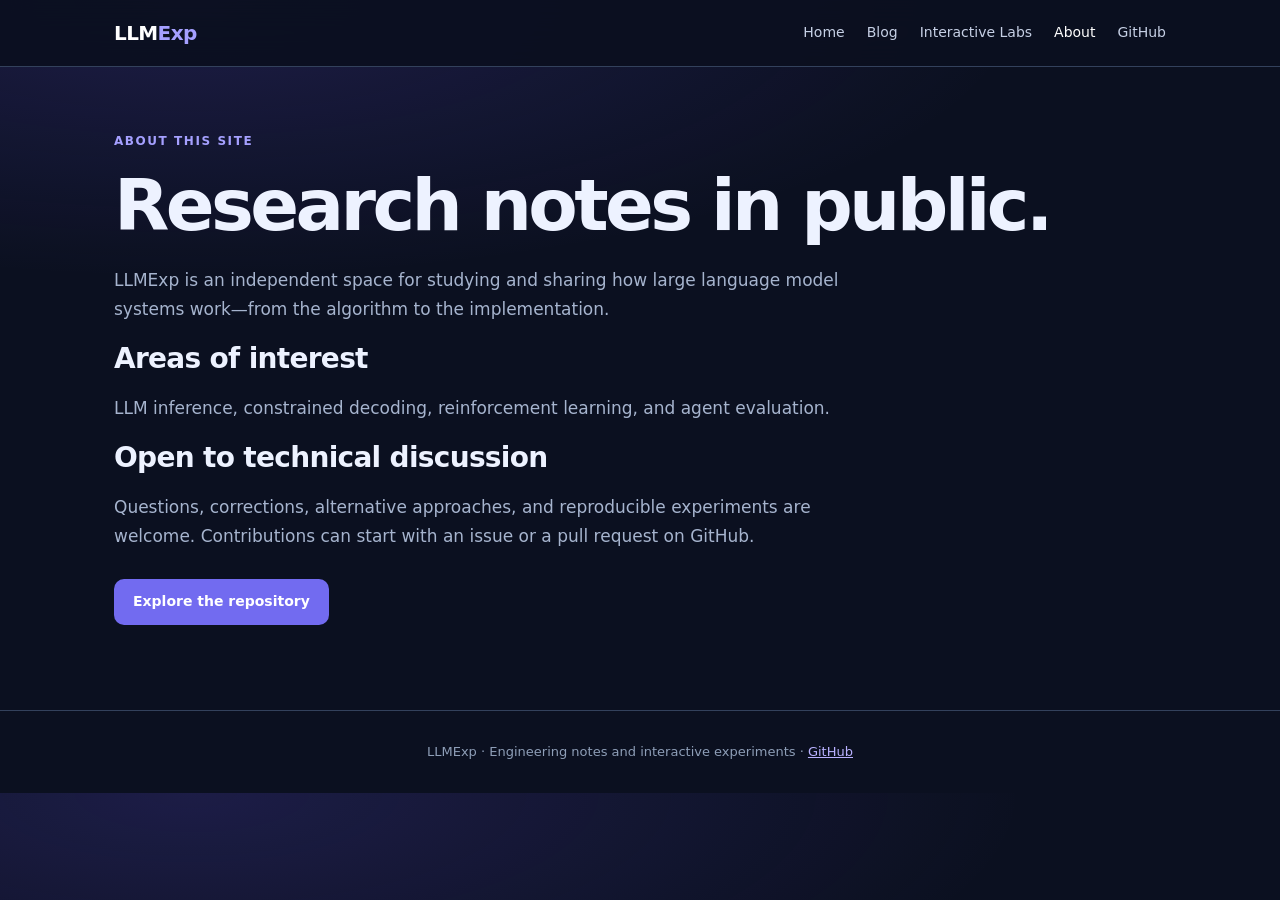
==== about/index.html @ ec9d5b38 "Add blog redesign page: about/index.html" ====
<!doctype html><html lang="en"><head><meta charset="utf-8"><meta name="viewport" content="width=device-width,initial-scale=1"><meta name="description" content="About the LLMExp engineering notes and interactive labs."><meta property="og:title" content="About · LLMExp"><meta property="og:description" content="About the LLMExp engineering notes and interactive labs."><meta property="og:type" content="website"><meta property="og:url" content="https://zerograd-x.github.io/about/"><link rel="canonical" href="https://zerograd-x.github.io/about/"><link rel="stylesheet" href="/assets/site.css"><title>About · LLMExp</title></head><body><header><div class="nav"><a class="brand" href="/">LLM<span>Exp</span></a><nav aria-label="Main navigation"><a href="/" >Home</a><a href="/blog/" >Blog</a><a href="/labs/" >Interactive Labs</a><a href="/about/" aria-current="page">About</a><a href="https://github.com/zerograd-x/zerograd-x.github.io">GitHub</a></nav></div></header><main><div class="eyebrow">About this site</div><h1>Research notes in public.</h1><div class="prose"><p class="lead">LLMExp is an independent space for studying and sharing how large language model systems work—from the algorithm to the implementation.</p><h2>Areas of interest</h2><p>LLM inference, constrained decoding, reinforcement learning, and agent evaluation.</p><h2>Open to technical discussion</h2><p>Questions, corrections, alternative approaches, and reproducible experiments are welcome. Contributions can start with an issue or a pull request on GitHub.</p><a class="button" href="https://github.com/zerograd-x/zerograd-x.github.io">Explore the repository</a></div></main><footer>LLMExp · Engineering notes and interactive experiments · <a href="https://github.com/zerograd-x">GitHub</a></footer></body></html>
---- assets/site.css ----
:root{color-scheme:dark;--bg:#0b1020;--surface:#141d31;--surface2:#1a2741;--ink:#edf2ff;--muted:#a6b4ce;--accent:#a5a0ff;--line:#33415c}*{box-sizing:border-box}body{margin:0;background:radial-gradient(ellipse 65% 35% at 15% 0,rgba(108,87,245,.18),transparent),var(--bg);color:var(--ink);font:16px/1.7 system-ui,-apple-system,BlinkMacSystemFont,"Segoe UI",sans-serif}a{color:var(--accent)}a:focus-visible{outline:3px solid #9de8ea;outline-offset:4px}header{border-bottom:1px solid var(--line);position:sticky;top:0;background:rgba(11,16,32,.93);backdrop-filter:blur(15px);z-index:5}.nav{max-width:1100px;margin:auto;padding:16px 24px;display:flex;justify-content:space-between;align-items:center;gap:16px}.brand{font-weight:800;font-size:20px;letter-spacing:-.03em;text-decoration:none;color:white}.brand span{color:var(--accent)}nav{display:flex;gap:22px;flex-wrap:wrap}nav a{text-decoration:none;color:#c6d0e5;font-size:14px}nav a:hover,nav a[aria-current=page]{color:white}main{max-width:1100px;margin:auto;padding:64px 24px 85px}.eyebrow{font-size:12px;color:var(--accent);font-weight:750;letter-spacing:.13em;text-transform:uppercase}h1{font-size:clamp(40px,6vw,72px);line-height:1.12;letter-spacing:-.05em;margin:14px 0 20px}h2{font-size:28px;line-height:1.25;letter-spacing:-.025em;margin:0 0 18px}h3{font-size:21px;line-height:1.35;margin:8px 0}p{color:var(--muted)}.lead{font-size:19px;max-width:730px}.hero{padding:15px 0 64px}.button{display:inline-block;margin:12px 10px 0 0;padding:11px 19px;border-radius:10px;background:#726bf0;color:white;text-decoration:none;font-weight:650;font-size:14px}.button.secondary{background:transparent;border:1px solid var(--line);color:#e6edff}.section{margin:44px 0 60px}.sectionhead{display:flex;align-items:baseline;justify-content:space-between;gap:18px}.grid{display:grid;grid-template-columns:repeat(3,minmax(0,1fr));gap:18px}.grid.two{grid-template-columns:repeat(2,minmax(0,1fr))}.card{display:block;color:inherit;text-decoration:none;border:1px solid var(--line);background:linear-gradient(145deg,#192440,#131c30);border-radius:16px;padding:24px;transition:transform .15s,border-color .15s}.card:hover{transform:translateY(-3px);border-color:var(--accent)}.card p{font-size:14px;margin:8px 0}.tag{font-size:11px;font-weight:750;color:#b0aaff;text-transform:uppercase;letter-spacing:.08em}.meta{font-size:13px;color:#92a3bf}.links{display:flex;flex-wrap:wrap;gap:12px}.link{color:#c7beff;text-decoration:none}.divider{border-top:1px solid var(--line);margin:48px 0}.muted{color:var(--muted)}footer{padding:30px 24px;border-top:1px solid var(--line);text-align:center;color:#8e9eb7;font-size:13px}footer a{color:#b9b1ff}ul{color:var(--muted)}.prose{max-width:780px}.prose p,.prose li{font-size:17px}.empty{background:var(--surface);border:1px dashed #465572;border-radius:14px;padding:26px}@media(max-width:760px){.nav{align-items:flex-start;flex-direction:column;gap:10px}nav{gap:15px}main{padding:40px 20px 60px}.grid,.grid.two{grid-template-columns:1fr}.hero{padding-bottom:28px}}
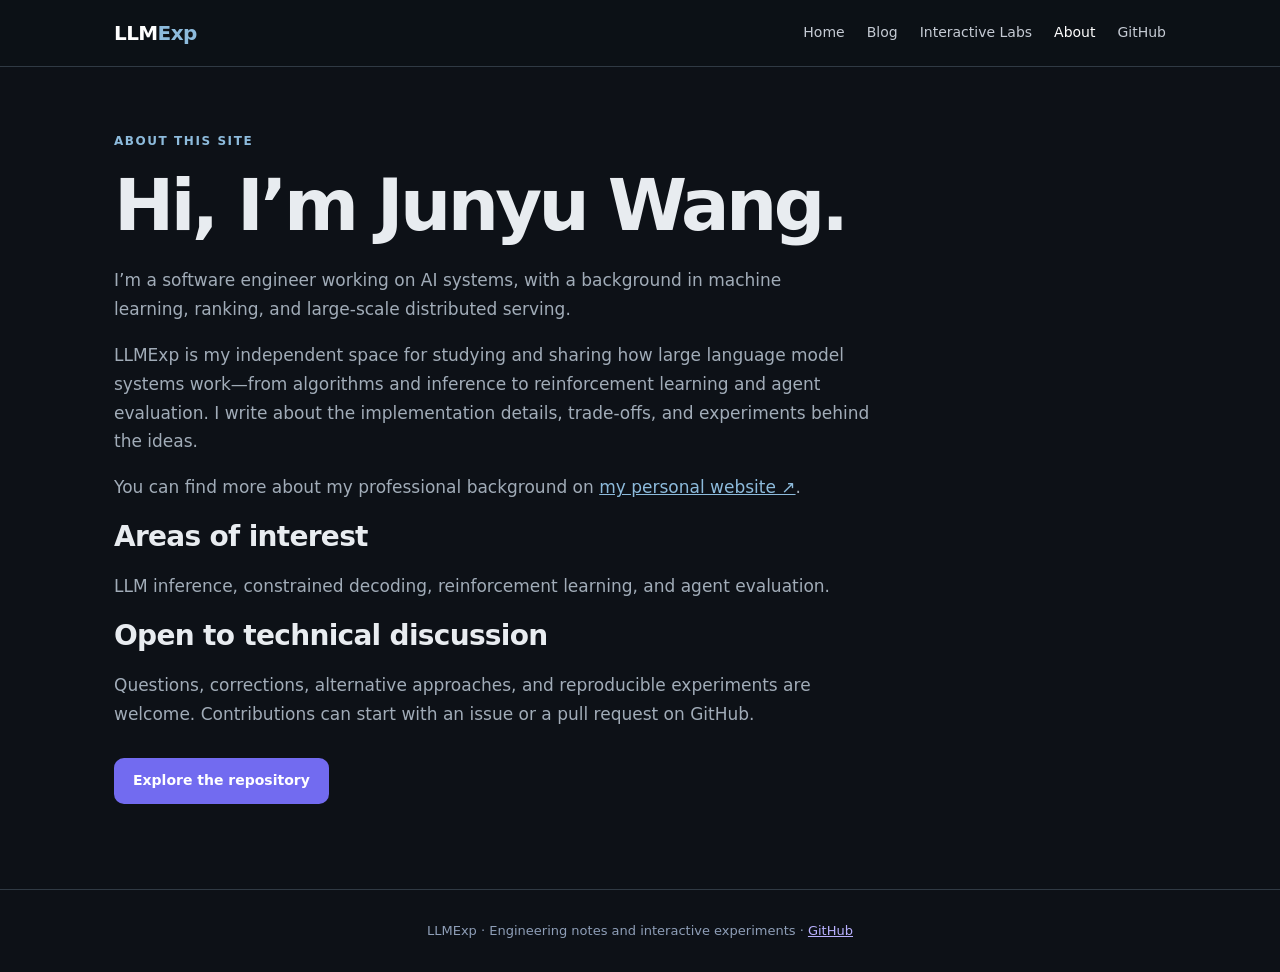
==== commit 0b2bd81d: "Introduce Junyu Wang on about/index.html" ====
--- a/about/index.html
+++ b/about/index.html
@@ -1 +1 @@
-<!doctype html><html lang="en"><head><meta charset="utf-8"><meta name="viewport" content="width=device-width,initial-scale=1"><meta name="description" content="About the LLMExp engineering notes and interactive labs."><meta property="og:title" content="About · LLMExp"><meta property="og:description" content="About the LLMExp engineering notes and interactive labs."><meta property="og:type" content="website"><meta property="og:url" content="https://zerograd-x.github.io/about/"><link rel="canonical" href="https://zerograd-x.github.io/about/"><link rel="stylesheet" href="/assets/site.css"><title>About · LLMExp</title></head><body><header><div class="nav"><a class="brand" href="/">LLM<span>Exp</span></a><nav aria-label="Main navigation"><a href="/" >Home</a><a href="/blog/" >Blog</a><a href="/labs/" >Interactive Labs</a><a href="/about/" aria-current="page">About</a><a href="https://github.com/zerograd-x/zerograd-x.github.io">GitHub</a></nav></div></header><main><div class="eyebrow">About this site</div><h1>Research notes in public.</h1><div class="prose"><p class="lead">LLMExp is an independent space for studying and sharing how large language model systems work—from the algorithm to the implementation.</p><h2>Areas of interest</h2><p>LLM inference, constrained decoding, reinforcement learning, and agent evaluation.</p><h2>Open to technical discussion</h2><p>Questions, corrections, alternative approaches, and reproducible experiments are welcome. Contributions can start with an issue or a pull request on GitHub.</p><a class="button" href="https://github.com/zerograd-x/zerograd-x.github.io">Explore the repository</a></div></main><footer>LLMExp · Engineering notes and interactive experiments · <a href="https://github.com/zerograd-x">GitHub</a></footer></body></html>+<!doctype html><html lang="en"><head><meta charset="utf-8"><meta name="viewport" content="width=device-width,initial-scale=1"><meta name="description" content="About the LLMExp engineering notes and interactive labs."><meta property="og:title" content="About · LLMExp"><meta property="og:description" content="About the LLMExp engineering notes and interactive labs."><meta property="og:type" content="website"><meta property="og:url" content="https://zerograd-x.github.io/about/"><link rel="canonical" href="https://zerograd-x.github.io/about/"><link rel="stylesheet" href="/assets/site.css"><title>About · LLMExp</title><!-- Cloudflare Web Analytics --><script type='module' src='https://static.cloudflareinsights.com/beacon.min.js' data-cf-beacon='{"token": "473e449cb38c4c8e9a7092ccba2610f5"}'></script><!-- End Cloudflare Web Analytics --></head><body><header><div class="nav"><a class="brand" href="/">LLM<span>Exp</span></a><nav aria-label="Main navigation"><a href="/" >Home</a><a href="/blog/" >Blog</a><a href="/labs/" >Interactive Labs</a><a href="/about/" aria-current="page">About</a><a href="https://github.com/zerograd-x/zerograd-x.github.io">GitHub</a></nav></div></header><main><div class="eyebrow">About this site</div><h1>Hi, I’m Junyu Wang.</h1><div class="prose"><p class="lead">I’m a software engineer working on AI systems, with a background in machine learning, ranking, and large-scale distributed serving.</p><p>LLMExp is my independent space for studying and sharing how large language model systems work—from algorithms and inference to reinforcement learning and agent evaluation. I write about the implementation details, trade-offs, and experiments behind the ideas.</p><p>You can find more about my professional background on <a href="https://junyuwang.net/">my personal website ↗</a>.</p><h2>Areas of interest</h2><p>LLM inference, constrained decoding, reinforcement learning, and agent evaluation.</p><h2>Open to technical discussion</h2><p>Questions, corrections, alternative approaches, and reproducible experiments are welcome. Contributions can start with an issue or a pull request on GitHub.</p><a class="button" href="https://github.com/zerograd-x/zerograd-x.github.io">Explore the repository</a></div></main><footer>LLMExp · Engineering notes and interactive experiments · <a href="https://github.com/zerograd-x">GitHub</a></footer></body></html>
--- a/assets/site.css
+++ b/assets/site.css
@@ -1 +1,13 @@
-:root{color-scheme:dark;--bg:#0b1020;--surface:#141d31;--surface2:#1a2741;--ink:#edf2ff;--muted:#a6b4ce;--accent:#a5a0ff;--line:#33415c}*{box-sizing:border-box}body{margin:0;background:radial-gradient(ellipse 65% 35% at 15% 0,rgba(108,87,245,.18),transparent),var(--bg);color:var(--ink);font:16px/1.7 system-ui,-apple-system,BlinkMacSystemFont,"Segoe UI",sans-serif}a{color:var(--accent)}a:focus-visible{outline:3px solid #9de8ea;outline-offset:4px}header{border-bottom:1px solid var(--line);position:sticky;top:0;background:rgba(11,16,32,.93);backdrop-filter:blur(15px);z-index:5}.nav{max-width:1100px;margin:auto;padding:16px 24px;display:flex;justify-content:space-between;align-items:center;gap:16px}.brand{font-weight:800;font-size:20px;letter-spacing:-.03em;text-decoration:none;color:white}.brand span{color:var(--accent)}nav{display:flex;gap:22px;flex-wrap:wrap}nav a{text-decoration:none;color:#c6d0e5;font-size:14px}nav a:hover,nav a[aria-current=page]{color:white}main{max-width:1100px;margin:auto;padding:64px 24px 85px}.eyebrow{font-size:12px;color:var(--accent);font-weight:750;letter-spacing:.13em;text-transform:uppercase}h1{font-size:clamp(40px,6vw,72px);line-height:1.12;letter-spacing:-.05em;margin:14px 0 20px}h2{font-size:28px;line-height:1.25;letter-spacing:-.025em;margin:0 0 18px}h3{font-size:21px;line-height:1.35;margin:8px 0}p{color:var(--muted)}.lead{font-size:19px;max-width:730px}.hero{padding:15px 0 64px}.button{display:inline-block;margin:12px 10px 0 0;padding:11px 19px;border-radius:10px;background:#726bf0;color:white;text-decoration:none;font-weight:650;font-size:14px}.button.secondary{background:transparent;border:1px solid var(--line);color:#e6edff}.section{margin:44px 0 60px}.sectionhead{display:flex;align-items:baseline;justify-content:space-between;gap:18px}.grid{display:grid;grid-template-columns:repeat(3,minmax(0,1fr));gap:18px}.grid.two{grid-template-columns:repeat(2,minmax(0,1fr))}.card{display:block;color:inherit;text-decoration:none;border:1px solid var(--line);background:linear-gradient(145deg,#192440,#131c30);border-radius:16px;padding:24px;transition:transform .15s,border-color .15s}.card:hover{transform:translateY(-3px);border-color:var(--accent)}.card p{font-size:14px;margin:8px 0}.tag{font-size:11px;font-weight:750;color:#b0aaff;text-transform:uppercase;letter-spacing:.08em}.meta{font-size:13px;color:#92a3bf}.links{display:flex;flex-wrap:wrap;gap:12px}.link{color:#c7beff;text-decoration:none}.divider{border-top:1px solid var(--line);margin:48px 0}.muted{color:var(--muted)}footer{padding:30px 24px;border-top:1px solid var(--line);text-align:center;color:#8e9eb7;font-size:13px}footer a{color:#b9b1ff}ul{color:var(--muted)}.prose{max-width:780px}.prose p,.prose li{font-size:17px}.empty{background:var(--surface);border:1px dashed #465572;border-radius:14px;padding:26px}@media(max-width:760px){.nav{align-items:flex-start;flex-direction:column;gap:10px}nav{gap:15px}main{padding:40px 20px 60px}.grid,.grid.two{grid-template-columns:1fr}.hero{padding-bottom:28px}}+:root{color-scheme:dark;--bg:#0b1020;--surface:#141d31;--surface2:#1a2741;--ink:#edf2ff;--muted:#a6b4ce;--accent:#a5a0ff;--line:#33415c}*{box-sizing:border-box}body{margin:0;background:radial-gradient(ellipse 65% 35% at 15% 0,rgba(108,87,245,.18),transparent),var(--bg);color:var(--ink);font:16px/1.7 system-ui,-apple-system,BlinkMacSystemFont,"Segoe UI",sans-serif}a{color:var(--accent)}a:focus-visible{outline:3px solid #9de8ea;outline-offset:4px}header{border-bottom:1px solid var(--line);position:sticky;top:0;background:rgba(11,16,32,.93);backdrop-filter:blur(15px);z-index:5}.nav{max-width:1100px;margin:auto;padding:16px 24px;display:flex;justify-content:space-between;align-items:center;gap:16px}.brand{font-weight:800;font-size:20px;letter-spacing:-.03em;text-decoration:none;color:white}.brand span{color:var(--accent)}nav{display:flex;gap:22px;flex-wrap:wrap}nav a{text-decoration:none;color:#c6d0e5;font-size:14px}nav a:hover,nav a[aria-current=page]{color:white}main{max-width:1100px;margin:auto;padding:64px 24px 85px}.eyebrow{font-size:12px;color:var(--accent);font-weight:750;letter-spacing:.13em;text-transform:uppercase}h1{font-size:clamp(40px,6vw,72px);line-height:1.12;letter-spacing:-.05em;margin:14px 0 20px}h2{font-size:28px;line-height:1.25;letter-spacing:-.025em;margin:0 0 18px}h3{font-size:21px;line-height:1.35;margin:8px 0}p{color:var(--muted)}.lead{font-size:19px;max-width:730px}.hero{padding:15px 0 64px}.button{display:inline-block;margin:12px 10px 0 0;padding:11px 19px;border-radius:10px;background:#726bf0;color:white;text-decoration:none;font-weight:650;font-size:14px}.button.secondary{background:transparent;border:1px solid var(--line);color:#e6edff}.section{margin:44px 0 60px}.sectionhead{display:flex;align-items:baseline;justify-content:space-between;gap:18px}.grid{display:grid;grid-template-columns:repeat(3,minmax(0,1fr));gap:18px}.grid.two{grid-template-columns:repeat(2,minmax(0,1fr))}.card{display:block;color:inherit;text-decoration:none;border:1px solid var(--line);background:linear-gradient(145deg,#192440,#131c30);border-radius:16px;padding:24px;transition:transform .15s,border-color .15s}.card:hover{transform:translateY(-3px);border-color:var(--accent)}.card p{font-size:14px;margin:8px 0}.tag{font-size:11px;font-weight:750;color:#b0aaff;text-transform:uppercase;letter-spacing:.08em}.meta{font-size:13px;color:#92a3bf}.links{display:flex;flex-wrap:wrap;gap:12px}.link{color:#c7beff;text-decoration:none}.divider{border-top:1px solid var(--line);margin:48px 0}.muted{color:var(--muted)}footer{padding:30px 24px;border-top:1px solid var(--line);text-align:center;color:#8e9eb7;font-size:13px}footer a{color:#b9b1ff}ul{color:var(--muted)}.prose{max-width:780px}.prose p,.prose li{font-size:17px}.empty{background:var(--surface);border:1px dashed #465572;border-radius:14px;padding:26px}@media(max-width:760px){.nav{align-items:flex-start;flex-direction:column;gap:10px}nav{gap:15px}main{padding:40px 20px 60px}.grid,.grid.two{grid-template-columns:1fr}.hero{padding-bottom:28px}}
+/* Long-form engineering article */
+.article-shell{max-width:970px}.article-shell>h1{font-size:clamp(38px,5.5vw,64px)}.article-notice{border-left:3px solid #8e8afa;background:#1a2540;padding:16px 20px;border-radius:0 10px 10px 0;color:#bfcbe3;margin:24px 0}.article-notice strong{color:#f0eeff}.toc{display:flex;flex-wrap:wrap;gap:10px 16px;background:#141d31;border:1px solid var(--line);border-radius:14px;padding:20px;margin:30px 0 42px}.toc strong{width:100%;color:white}.toc a{font-size:13px;text-decoration:none;color:#b9b4ff}.article-body{max-width:820px}.article-body h2{font-size:30px;margin:60px 0 18px;scroll-margin-top:110px}.article-body p,.article-body li{font-size:17px;line-height:1.85;color:#c1cce1}.article-body strong{color:#f4f6ff}.article-body pre{overflow:auto;background:#080d19;border:1px solid var(--line);padding:22px;border-radius:12px;color:#e4e9ff;line-height:1.55;font-size:13px}.article-body code:not(pre code){background:#26324b;border-radius:4px;padding:2px 5px;color:#d9d3ff;font-size:.87em}.diagram{background:#131e33;border:1px solid #36435e;border-radius:14px;margin:26px 0;padding:22px}.diag-heading{font-weight:700;color:#e6eaff;margin-bottom:16px}.diag-flow{display:flex;gap:10px;align-items:center;flex-wrap:wrap}.diag-flow div{padding:12px;background:#263659;border:1px solid #485f85;border-radius:8px;font-size:13px}.diag-flow span{color:#a9a4ff}.diagram-caption{font-size:12px!important;color:#94a5c2!important;margin:14px 0 0}.comparison{display:grid;grid-template-columns:1fr 1fr;gap:15px}.comparison>div{border:1px solid #465674;border-radius:10px;padding:15px}.comparison p{font-size:13px}.chip-row{display:flex;gap:7px;flex-wrap:wrap}.chip-row span{border-radius:7px;padding:6px 11px;font-weight:650;font-size:13px}.muted-chip{background:#34435a;color:#9dacbf}.active-chip{background:#27856d;color:#f0fffb}.trace-row{display:flex;align-items:center;gap:16px;margin:12px 0}.trace-row>span{min-width:34px;font-size:12px;color:#afbdd8}.trace-track{display:flex;flex:1;height:36px;background:#0a1120;border-radius:6px;overflow:hidden;gap:3px}.trace-bar{display:flex;align-items:center;justify-content:center;font-size:11px;font-style:normal;font-weight:600;white-space:nowrap;overflow:hidden}.planning{background:#655cd3;width:32%}.waiting{background:#318675;width:43%}.next{background:#58667e;flex:1}.forward{background:#3c73c5;width:75%}.mask{background:#b77c35;flex:1}.takeaway{border-left:3px solid #a9a0ff;padding:15px 20px;background:#1a2540;border-radius:0 10px 10px 0;margin:30px 0;color:#d7dff5}.bench-table{width:100%;border-collapse:collapse;margin:25px 0;font-size:14px}.bench-table td,.bench-table th{border:1px solid #3a4964;padding:12px;text-align:left;vertical-align:top}.bench-table th{background:#263454;color:#e5eaff}.bench-table td{color:#c5d0e5}@media(max-width:650px){.comparison{grid-template-columns:1fr}.trace-bar{font-size:9px}.article-body h2{font-size:25px}}
+
+/* Writing-first journal refresh; confined to homepage, blog listing and long-form article. */
+:root{--bg:#0d1117;--surface:#151a21;--surface2:#1b232c;--ink:#e8ecf0;--muted:#a1acb8;--accent:#8dbbdc;--line:#303a44}
+body{background:var(--bg);color:var(--ink);font-family:ui-sans-serif,system-ui,-apple-system,BlinkMacSystemFont,"Segoe UI",sans-serif}
+header{background:rgba(13,17,23,.94);border-color:var(--line)}
+.brand span{color:var(--accent)}a{color:var(--accent)}nav a{color:#c5cbd4}nav a:hover,nav a[aria-current=page]{color:white}
+.journal-layout{max-width:860px;padding-top:82px}.journal-intro{padding:0 0 70px}.journal-intro h1{max-width:810px;font-size:clamp(38px,5.3vw,60px);letter-spacing:-.055em;line-height:1.16;font-weight:720}.journal-intro .lead{max-width:720px;font-size:18px;line-height:1.85;color:#afbac8}.journal-intro.compact{padding-bottom:36px}.journal-intro.compact h1{font-size:clamp(42px,5vw,58px)}.intro-links{display:flex;flex-wrap:wrap;gap:24px;margin-top:30px}.intro-links a{font-size:14px;text-decoration:none;font-weight:650}.journal-section{padding:32px 0 56px;border-top:1px solid var(--line)}.journal-heading{display:flex;justify-content:space-between;align-items:baseline;gap:16px;margin-bottom:10px}.journal-heading h2,.journal-end h2{font-size:23px;font-weight:675;letter-spacing:-.025em}.journal-heading>a{text-decoration:none;font-size:13px}.writing-entry{display:block;border:0;border-bottom:1px solid var(--line);padding:24px 0 28px;text-decoration:none;color:var(--ink)}.writing-entry:hover h3{color:var(--accent)}.writing-entry h3{font-size:clamp(22px,3vw,29px);font-weight:665;letter-spacing:-.035em;line-height:1.36;margin:10px 0}.writing-entry p{font-size:15px;max-width:670px;line-height:1.85;margin:6px 0;color:#aeb9c6}.writing-date{font:600 11px/1.6 ui-monospace,SFMono-Regular,Menlo,monospace;color:#9aaec1;letter-spacing:.065em}.dot-sep{margin:0 6px}.writing-more{display:inline-block;font-size:13px;color:var(--accent);margin-top:12px}.section-desc{font-size:15px;max-width:670px;margin:0 0 24px}.lab-links{display:grid;grid-template-columns:1fr 1fr;column-gap:30px}.lab-links a{display:flex;justify-content:space-between;padding:16px 0;border-bottom:1px solid var(--line);text-decoration:none;color:#d6dfe8;font-size:15px}.lab-links a:hover,.lab-links span{color:var(--accent)}.journal-end{padding-top:25px;max-width:730px}.journal-end p{line-height:1.85}.journal-end a{text-decoration:none}
+/* Calm reading surface for the blog article; keep technical diagrams legible. */
+.article-shell{max-width:940px;padding-top:64px}.article-shell>h1{max-width:870px;font-size:clamp(36px,5vw,59px);font-weight:700;line-height:1.18}.article-shell>.lead{font-size:18px;line-height:1.85;max-width:780px}.article-body{max-width:760px}.article-body h2{font-size:clamp(24px,3vw,29px);margin-top:68px;border-top:1px solid var(--line);padding-top:29px}.article-body p,.article-body li{color:#c4ccd5;line-height:1.9;font-size:16.5px}.article-body pre{font-size:13px;background:#111922}.article-body .diagram{background:#161f2a;border-color:#344254}.article-notice{background:#182331;border-left-color:#79aeda}.toc{background:#131a23;border-color:#303d4a}.toc a{color:#9ec7e2}.takeaway{background:#172230;border-left-color:#7db3d6}.article-body code:not(pre code){background:#243140;color:#d4e6f4}
+@media(max-width:650px){.journal-layout{padding-top:44px}.journal-intro{padding-bottom:43px}.intro-links{gap:15px}.lab-links{grid-template-columns:1fr}.article-shell{padding-top:35px}.journal-section{padding-bottom:38px}}
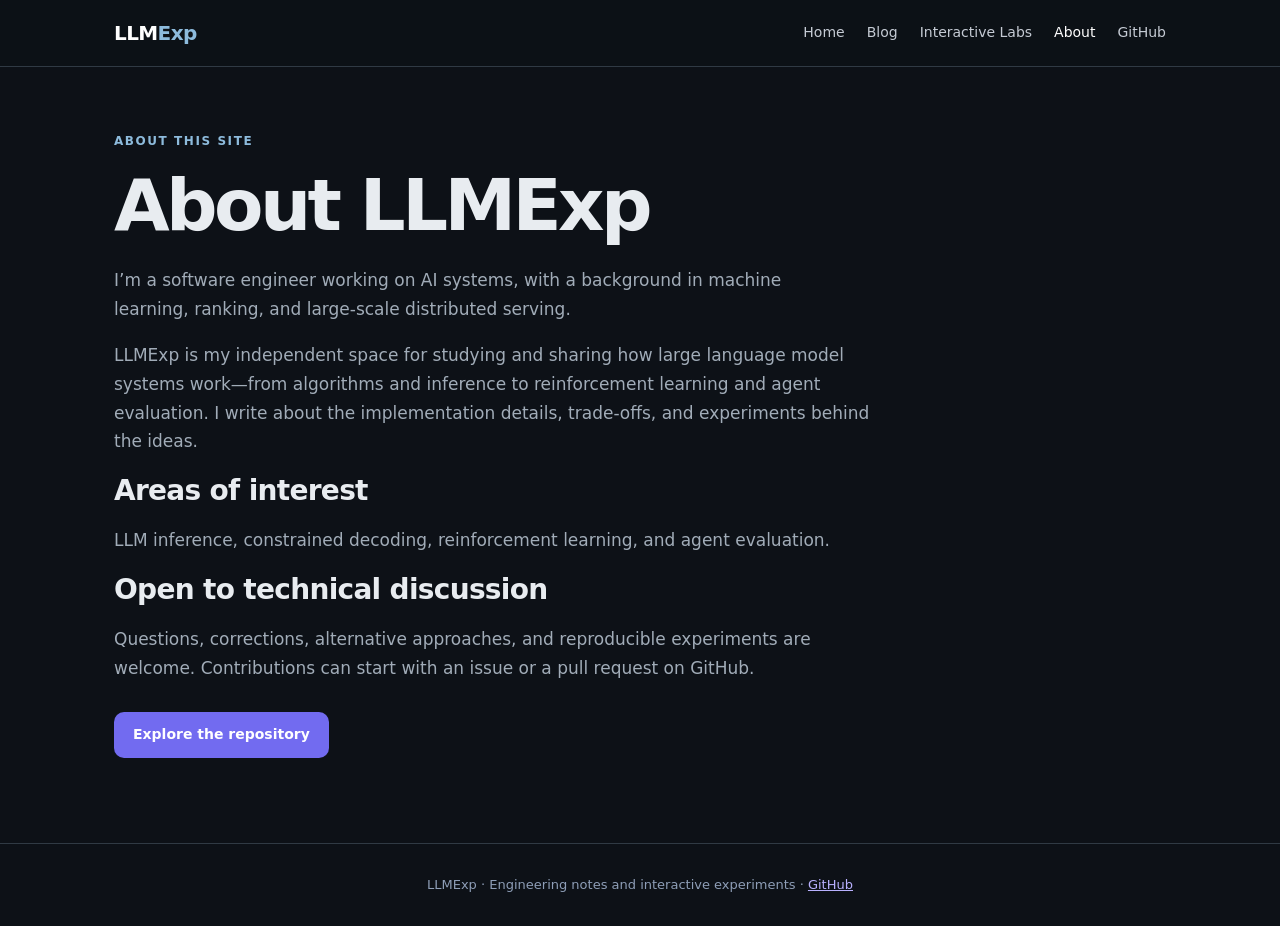
==== commit 04cb4266: "Keep LLMExp author introduction unnamed" ====
--- a/about/index.html
+++ b/about/index.html
@@ -1 +1 @@
-<!doctype html><html lang="en"><head><meta charset="utf-8"><meta name="viewport" content="width=device-width,initial-scale=1"><meta name="description" content="About the LLMExp engineering notes and interactive labs."><meta property="og:title" content="About · LLMExp"><meta property="og:description" content="About the LLMExp engineering notes and interactive labs."><meta property="og:type" content="website"><meta property="og:url" content="https://zerograd-x.github.io/about/"><link rel="canonical" href="https://zerograd-x.github.io/about/"><link rel="stylesheet" href="/assets/site.css"><title>About · LLMExp</title><!-- Cloudflare Web Analytics --><script type='module' src='https://static.cloudflareinsights.com/beacon.min.js' data-cf-beacon='{"token": "473e449cb38c4c8e9a7092ccba2610f5"}'></script><!-- End Cloudflare Web Analytics --></head><body><header><div class="nav"><a class="brand" href="/">LLM<span>Exp</span></a><nav aria-label="Main navigation"><a href="/" >Home</a><a href="/blog/" >Blog</a><a href="/labs/" >Interactive Labs</a><a href="/about/" aria-current="page">About</a><a href="https://github.com/zerograd-x/zerograd-x.github.io">GitHub</a></nav></div></header><main><div class="eyebrow">About this site</div><h1>Hi, I’m Junyu Wang.</h1><div class="prose"><p class="lead">I’m a software engineer working on AI systems, with a background in machine learning, ranking, and large-scale distributed serving.</p><p>LLMExp is my independent space for studying and sharing how large language model systems work—from algorithms and inference to reinforcement learning and agent evaluation. I write about the implementation details, trade-offs, and experiments behind the ideas.</p><p>You can find more about my professional background on <a href="https://junyuwang.net/">my personal website ↗</a>.</p><h2>Areas of interest</h2><p>LLM inference, constrained decoding, reinforcement learning, and agent evaluation.</p><h2>Open to technical discussion</h2><p>Questions, corrections, alternative approaches, and reproducible experiments are welcome. Contributions can start with an issue or a pull request on GitHub.</p><a class="button" href="https://github.com/zerograd-x/zerograd-x.github.io">Explore the repository</a></div></main><footer>LLMExp · Engineering notes and interactive experiments · <a href="https://github.com/zerograd-x">GitHub</a></footer></body></html>+<!doctype html><html lang="en"><head><meta charset="utf-8"><meta name="viewport" content="width=device-width,initial-scale=1"><meta name="description" content="About the LLMExp engineering notes and interactive labs."><meta property="og:title" content="About · LLMExp"><meta property="og:description" content="About the LLMExp engineering notes and interactive labs."><meta property="og:type" content="website"><meta property="og:url" content="https://zerograd-x.github.io/about/"><link rel="canonical" href="https://zerograd-x.github.io/about/"><link rel="stylesheet" href="/assets/site.css"><title>About · LLMExp</title><!-- Cloudflare Web Analytics --><script type='module' src='https://static.cloudflareinsights.com/beacon.min.js' data-cf-beacon='{"token": "473e449cb38c4c8e9a7092ccba2610f5"}'></script><!-- End Cloudflare Web Analytics --></head><body><header><div class="nav"><a class="brand" href="/">LLM<span>Exp</span></a><nav aria-label="Main navigation"><a href="/" >Home</a><a href="/blog/" >Blog</a><a href="/labs/" >Interactive Labs</a><a href="/about/" aria-current="page">About</a><a href="https://github.com/zerograd-x/zerograd-x.github.io">GitHub</a></nav></div></header><main><div class="eyebrow">About this site</div><h1>About LLMExp</h1><div class="prose"><p class="lead">I’m a software engineer working on AI systems, with a background in machine learning, ranking, and large-scale distributed serving.</p><p>LLMExp is my independent space for studying and sharing how large language model systems work—from algorithms and inference to reinforcement learning and agent evaluation. I write about the implementation details, trade-offs, and experiments behind the ideas.</p><h2>Areas of interest</h2><p>LLM inference, constrained decoding, reinforcement learning, and agent evaluation.</p><h2>Open to technical discussion</h2><p>Questions, corrections, alternative approaches, and reproducible experiments are welcome. Contributions can start with an issue or a pull request on GitHub.</p><a class="button" href="https://github.com/zerograd-x/zerograd-x.github.io">Explore the repository</a></div></main><footer>LLMExp · Engineering notes and interactive experiments · <a href="https://github.com/zerograd-x">GitHub</a></footer></body></html>
--- a/assets/site.css
+++ b/assets/site.css
@@ -11,3 +11,6 @@
 /* Calm reading surface for the blog article; keep technical diagrams legible. */
 .article-shell{max-width:940px;padding-top:64px}.article-shell>h1{max-width:870px;font-size:clamp(36px,5vw,59px);font-weight:700;line-height:1.18}.article-shell>.lead{font-size:18px;line-height:1.85;max-width:780px}.article-body{max-width:760px}.article-body h2{font-size:clamp(24px,3vw,29px);margin-top:68px;border-top:1px solid var(--line);padding-top:29px}.article-body p,.article-body li{color:#c4ccd5;line-height:1.9;font-size:16.5px}.article-body pre{font-size:13px;background:#111922}.article-body .diagram{background:#161f2a;border-color:#344254}.article-notice{background:#182331;border-left-color:#79aeda}.toc{background:#131a23;border-color:#303d4a}.toc a{color:#9ec7e2}.takeaway{background:#172230;border-left-color:#7db3d6}.article-body code:not(pre code){background:#243140;color:#d4e6f4}
 @media(max-width:650px){.journal-layout{padding-top:44px}.journal-intro{padding-bottom:43px}.intro-links{gap:15px}.lab-links{grid-template-columns:1fr}.article-shell{padding-top:35px}.journal-section{padding-bottom:38px}}
+
+/* Author introduction */
+.author-note{max-width:690px;font-size:15px;line-height:1.85;color:var(--muted);margin:15px 0 0}.author-note a{font-weight:600;text-decoration:underline;text-underline-offset:3px}.journal-intro .lead strong{font-weight:680;color:var(--ink)}
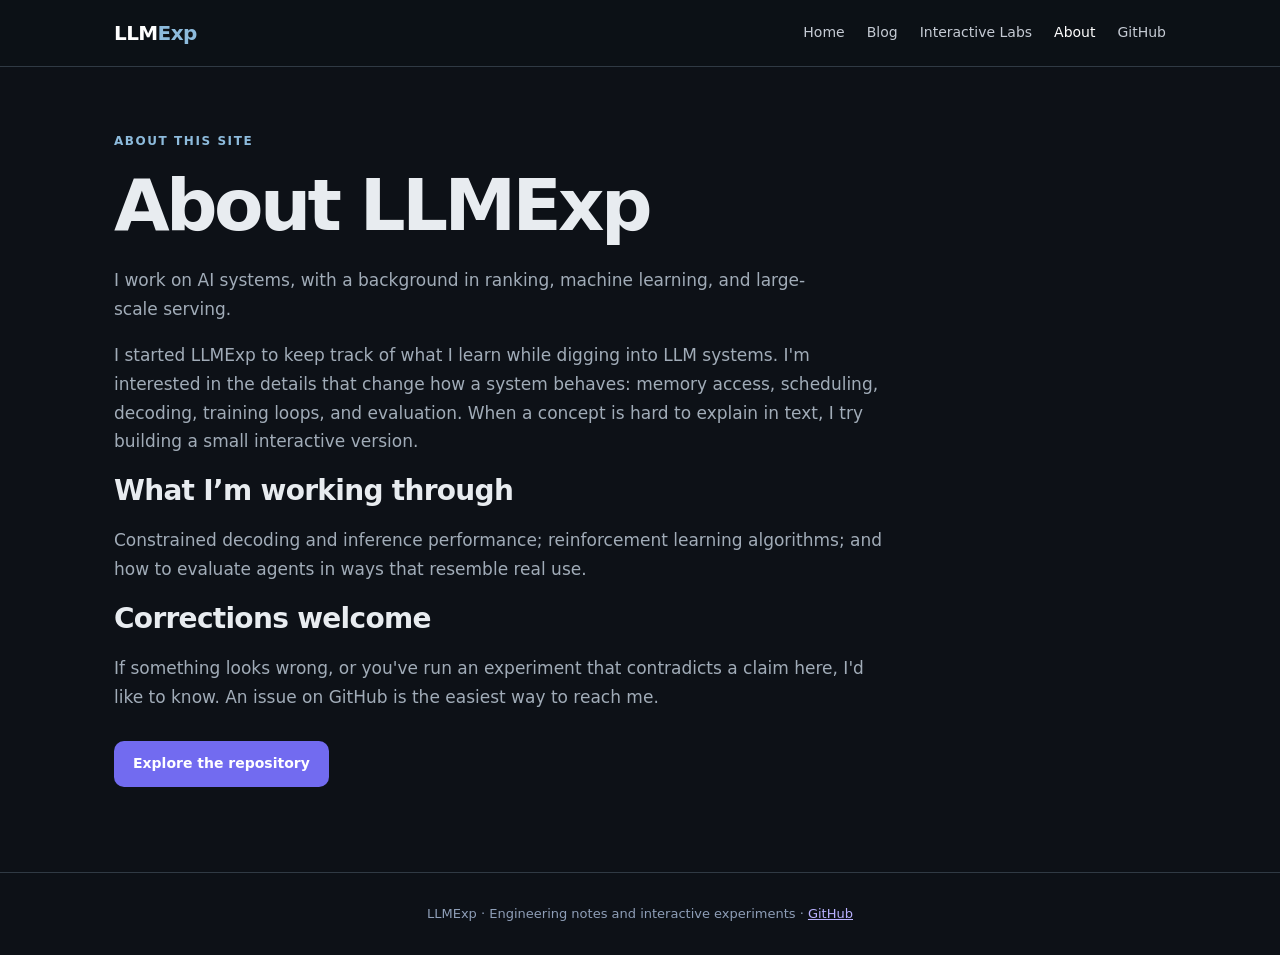
==== commit 7acf68b3: "Make about/index.html more direct and personal" ====
--- a/about/index.html
+++ b/about/index.html
@@ -1 +1 @@
-<!doctype html><html lang="en"><head><meta charset="utf-8"><meta name="viewport" content="width=device-width,initial-scale=1"><meta name="description" content="About the LLMExp engineering notes and interactive labs."><meta property="og:title" content="About · LLMExp"><meta property="og:description" content="About the LLMExp engineering notes and interactive labs."><meta property="og:type" content="website"><meta property="og:url" content="https://zerograd-x.github.io/about/"><link rel="canonical" href="https://zerograd-x.github.io/about/"><link rel="stylesheet" href="/assets/site.css"><title>About · LLMExp</title><!-- Cloudflare Web Analytics --><script type='module' src='https://static.cloudflareinsights.com/beacon.min.js' data-cf-beacon='{"token": "473e449cb38c4c8e9a7092ccba2610f5"}'></script><!-- End Cloudflare Web Analytics --></head><body><header><div class="nav"><a class="brand" href="/">LLM<span>Exp</span></a><nav aria-label="Main navigation"><a href="/" >Home</a><a href="/blog/" >Blog</a><a href="/labs/" >Interactive Labs</a><a href="/about/" aria-current="page">About</a><a href="https://github.com/zerograd-x/zerograd-x.github.io">GitHub</a></nav></div></header><main><div class="eyebrow">About this site</div><h1>About LLMExp</h1><div class="prose"><p class="lead">I’m a software engineer working on AI systems, with a background in machine learning, ranking, and large-scale distributed serving.</p><p>LLMExp is my independent space for studying and sharing how large language model systems work—from algorithms and inference to reinforcement learning and agent evaluation. I write about the implementation details, trade-offs, and experiments behind the ideas.</p><h2>Areas of interest</h2><p>LLM inference, constrained decoding, reinforcement learning, and agent evaluation.</p><h2>Open to technical discussion</h2><p>Questions, corrections, alternative approaches, and reproducible experiments are welcome. Contributions can start with an issue or a pull request on GitHub.</p><a class="button" href="https://github.com/zerograd-x/zerograd-x.github.io">Explore the repository</a></div></main><footer>LLMExp · Engineering notes and interactive experiments · <a href="https://github.com/zerograd-x">GitHub</a></footer></body></html>+<!doctype html><html lang="en"><head><meta charset="utf-8"><meta name="viewport" content="width=device-width,initial-scale=1"><meta name="description" content="About the LLMExp engineering notes and interactive labs."><meta property="og:title" content="About · LLMExp"><meta property="og:description" content="About the LLMExp engineering notes and interactive labs."><meta property="og:type" content="website"><meta property="og:url" content="https://zerograd-x.github.io/about/"><link rel="canonical" href="https://zerograd-x.github.io/about/"><link rel="stylesheet" href="/assets/site.css"><title>About · LLMExp</title><!-- Cloudflare Web Analytics --><script type='module' src='https://static.cloudflareinsights.com/beacon.min.js' data-cf-beacon='{"token": "473e449cb38c4c8e9a7092ccba2610f5"}'></script><!-- End Cloudflare Web Analytics --></head><body><header><div class="nav"><a class="brand" href="/">LLM<span>Exp</span></a><nav aria-label="Main navigation"><a href="/" >Home</a><a href="/blog/" >Blog</a><a href="/labs/" >Interactive Labs</a><a href="/about/" aria-current="page">About</a><a href="https://github.com/zerograd-x/zerograd-x.github.io">GitHub</a></nav></div></header><main><div class="eyebrow">About this site</div><h1>About LLMExp</h1><div class="prose"><p class="lead">I work on AI systems, with a background in ranking, machine learning, and large-scale serving.</p><p>I started LLMExp to keep track of what I learn while digging into LLM systems. I'm interested in the details that change how a system behaves: memory access, scheduling, decoding, training loops, and evaluation. When a concept is hard to explain in text, I try building a small interactive version.</p><h2>What I’m working through</h2><p>Constrained decoding and inference performance; reinforcement learning algorithms; and how to evaluate agents in ways that resemble real use.</p><h2>Corrections welcome</h2><p>If something looks wrong, or you've run an experiment that contradicts a claim here, I'd like to know. An issue on GitHub is the easiest way to reach me.</p><a class="button" href="https://github.com/zerograd-x/zerograd-x.github.io">Explore the repository</a></div></main><footer>LLMExp · Engineering notes and interactive experiments · <a href="https://github.com/zerograd-x">GitHub</a></footer></body></html>
